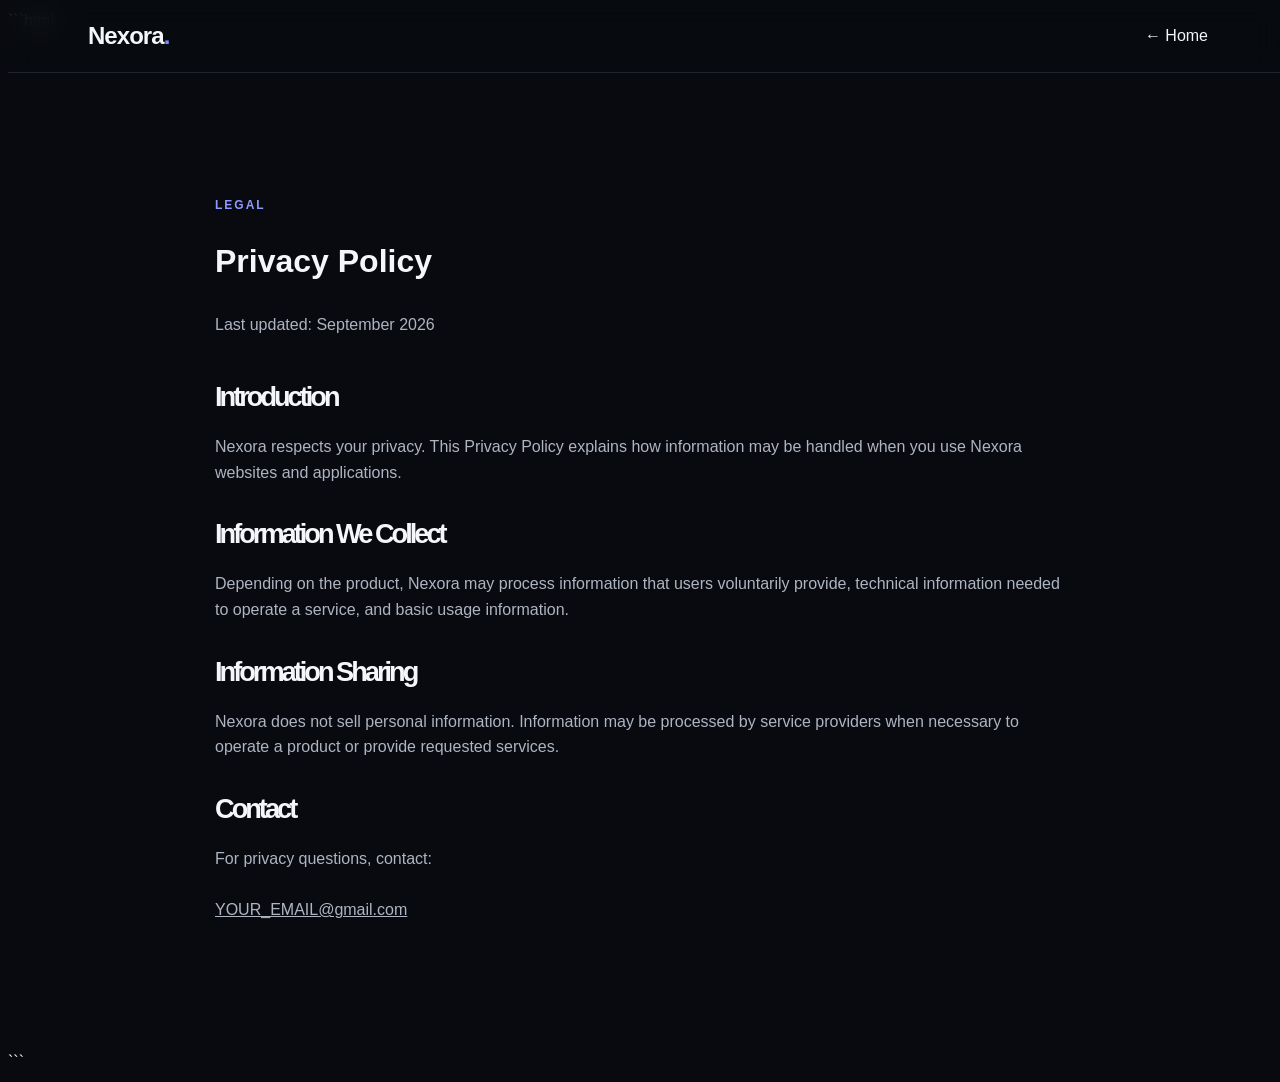
==== privacy.html @ a701dc34 "Add privacy policy page This file contains the privacy policy for Nexora, detailing information coll" ====
```html
<!DOCTYPE html>
<html lang="en">

<head>

<meta charset="UTF-8">

<meta
  name="viewport"
  content="width=device-width, initial-scale=1.0"
>

<title>Privacy Policy — Nexora</title>

<link rel="stylesheet" href="style.css">

</head>

<body>

<header class="header">

<nav class="nav container">

<a href="index.html" class="logo">
Nexora<span>.</span>
</a>

<a href="index.html">
← Home
</a>

</nav>

</header>


<main class="section" style="padding-top:150px">

<div
class="container"
style="max-width:850px"
>

<p class="eyebrow">
LEGAL
</p>

<h1>
Privacy Policy
</h1>

<p style="color:#aeb5c2;margin-top:25px">
Last updated: September 2026
</p>


<h2 style="font-size:1.7rem;margin-top:45px">
Introduction
</h2>

<p style="color:#aeb5c2;margin-top:12px">

Nexora respects your privacy.

This Privacy Policy explains how information
may be handled when you use Nexora websites
and applications.

</p>


<h2 style="font-size:1.7rem;margin-top:35px">
Information We Collect
</h2>

<p style="color:#aeb5c2;margin-top:12px">

Depending on the product, Nexora may process
information that users voluntarily provide,
technical information needed to operate a
service, and basic usage information.

</p>


<h2 style="font-size:1.7rem;margin-top:35px">
Information Sharing
</h2>

<p style="color:#aeb5c2;margin-top:12px">

Nexora does not sell personal information.

Information may be processed by service
providers when necessary to operate a product
or provide requested services.

</p>


<h2 style="font-size:1.7rem;margin-top:35px">
Contact
</h2>

<p style="color:#aeb5c2;margin-top:12px">

For privacy questions, contact:

<br><br>

<a
href="mailto:YOUR_EMAIL@gmail.com"
style="text-decoration:underline"
>
YOUR_EMAIL@gmail.com
</a>

</p>

</div>

</main>

</body>
</html>
```
---- style.css ----
```css
* {
  box-sizing: border-box;
  margin: 0;
  padding: 0;
}

html {
  scroll-behavior: smooth;
}

body {
  font-family: Arial, Helvetica, sans-serif;
  background: #080a0f;
  color: #f4f6fa;
  line-height: 1.6;
}

a {
  color: inherit;
  text-decoration: none;
}

.container {
  width: min(1120px, 92%);
  margin: auto;
}


/* HEADER */

.header {
  position: fixed;
  top: 0;
  width: 100%;
  z-index: 100;
  background: rgba(8, 10, 15, 0.8);
  backdrop-filter: blur(14px);
  border-bottom: 1px solid #20242d;
}

.nav {
  height: 72px;
  display: flex;
  align-items: center;
  justify-content: space-between;
}

.logo {
  font-size: 1.5rem;
  font-weight: 800;
  letter-spacing: -0.04em;
}

.logo span {
  color: #7c8cff;
}

.nav-links {
  display: flex;
  gap: 30px;
  color: #b8bec9;
}

.nav-links a:hover {
  color: white;
}

.menu-btn {
  display: none;
  border: none;
  background: none;
  color: white;
  font-size: 25px;
}


/* HERO */

.hero {
  min-height: 760px;
  display: flex;
  align-items: center;
  padding: 130px 0 80px;

  background:
    radial-gradient(
      circle at 80% 35%,
      #17204a,
      transparent 34%
    );
}

.hero-grid {
  display: grid;
  grid-template-columns: 1.15fr 0.85fr;
  gap: 70px;
  align-items: center;
}

.eyebrow {
  color: #8e9aff;
  font-size: 12px;
  font-weight: 800;
  letter-spacing: 2px;
  margin-bottom: 18px;
}

.hero h1 {
  font-size: clamp(3rem, 7vw, 5.7rem);
  line-height: 0.98;
  letter-spacing: -5px;
}

.hero h1 span {
  color: #8793ff;
}

.hero-text {
  color: #aeb5c2;
  font-size: 18px;
  max-width: 620px;
  margin: 28px 0;
}

.buttons {
  display: flex;
  gap: 12px;
  flex-wrap: wrap;
}

.btn {
  display: inline-flex;
  padding: 13px 20px;
  border-radius: 10px;
  font-weight: 700;
  transition: 0.2s;
}

.btn:hover {
  transform: translateY(-2px);
}

.primary {
  background: #eef0ff;
  color: #080a0f;
}

.secondary {
  border: 1px solid #333947;
}


/* HERO CARD */

.hero-card {
  height: 420px;
  border: 1px solid #2b3040;
  border-radius: 26px;

  background:
    linear-gradient(
      145deg,
      #111521,
      #090b10
    );

  position: relative;
  overflow: hidden;

  display: flex;
  align-items: flex-end;

  padding: 34px;
}

.orb {
  position: absolute;

  width: 290px;
  height: 290px;

  border-radius: 50%;

  background:
    radial-gradient(
      circle,
      #a7b0ff,
      #5260d5 30%,
      #151b50 65%,
      transparent 70%
    );

  top: 50px;
  right: -30px;

  opacity: 0.8;
}

.hero-card-content {
  position: relative;
}

.status {
  color: #aab3ff;
  font-size: 13px;
}

.hero-card h2 {
  font-size: 32px;
  margin: 10px 0;
}

.hero-card p {
  color: #9da5b3;
}


/* SECTIONS */

.section {
  padding: 110px 0;
}

.dark {
  background: #0d1017;
  border-top: 1px solid #1e232c;
  border-bottom: 1px solid #1e232c;
}

.split {
  display: grid;
  grid-template-columns: 1fr 1fr;
  gap: 80px;
}

.section h2 {
  font-size: clamp(2.3rem, 5vw, 4rem);
  line-height: 1.05;
  letter-spacing: -3px;
}

.about-text p {
  color: #aeb5c2;
  font-size: 17px;
  margin-bottom: 18px;
}


/* PROJECTS */

.section-heading {
  display: flex;
  justify-content: space-between;
  align-items: end;
  gap: 30px;
  margin-bottom: 40px;
}

.section-heading > p {
  max-width: 360px;
  color: #9da5b3;
}

.projects {
  display: grid;
  grid-template-columns: 1fr 1fr;
  gap: 18px;
}

.project {
  display: flex;
  gap: 22px;

  padding: 28px;

  border: 1px solid #292e39;
  border-radius: 18px;

  background: #11151d;
}

.project-icon {
  min-width: 54px;
  height: 54px;

  border-radius: 14px;

  background: #20264a;
  color: #b9c0ff;

  display: grid;
  place-items: center;

  font-size: 20px;
  font-weight: 900;
}

.tag {
  color: #8f9aff;
  font-size: 11px;
  font-weight: 800;
  letter-spacing: 2px;
}

.project h3 {
  margin: 7px 0;
  font-size: 20px;
}

.project p,
.note {
  color: #929aa8;
}

.note {
  margin-top: 22px;
  font-size: 14px;
}


/* FEATURES */

.features {
  display: grid;
  grid-template-columns: repeat(3, 1fr);
  gap: 20px;
}

.features > div {
  padding: 28px;
  border-top: 1px solid #303541;
}

.features strong {
  color: #818cff;
}

.features h3 {
  margin: 12px 0 6px;
  font-size: 22px;
}

.features p {
  color: #949ca9;
}


/* CONTACT */

.contact {
  padding-top: 40px;
}

.contact-box {
  border: 1px solid #2a2f3b;
  border-radius: 22px;
  padding: 50px;

  display: flex;
  justify-content: space-between;
  align-items: center;
  gap: 30px;

  background: #0d1017;
}

.contact-box h2 {
  font-size: 40px;
}

.contact-box p:not(.eyebrow) {
  color: #9da5b3;
  margin-top: 12px;
}


/* FOOTER */

footer {
  border-top: 1px solid #20242d;
  padding: 45px 0;
  color: #8e96a4;
}

.footer {
  display: grid;
  grid-template-columns: 1fr auto auto;
  gap: 35px;
  align-items: center;
}

.footer p {
  font-size: 14px;
}

.footer-links {
  display: flex;
  gap: 20px;
  font-size: 14px;
}


/* MOBILE */

@media (max-width: 800px) {

  .nav-links {
    display: none;
  }

  .menu-btn {
    display: block;
  }

  .nav.open .nav-links {
    display: flex;

    position: absolute;

    top: 72px;
    left: 0;

    width: 100%;

    padding: 20px;

    background: #090b10;

    flex-direction: column;

    border-bottom: 1px solid #242934;
  }

  .hero {
    min-height: auto;
    padding-top: 145px;
  }

  .hero-grid,
  .split,
  .projects,
  .features,
  .footer {
    grid-template-columns: 1fr;
  }

  .hero h1 {
    letter-spacing: -3px;
  }

  .hero-card {
    height: 320px;
  }

  .section-heading {
    display: block;
  }

  .section-heading > p {
    margin-top: 15px;
  }

  .contact-box {
    display: block;
  }

  .contact-box .btn {
    margin-top: 25px;
  }

  .footer-links {
    flex-wrap: wrap;
  }

}
```
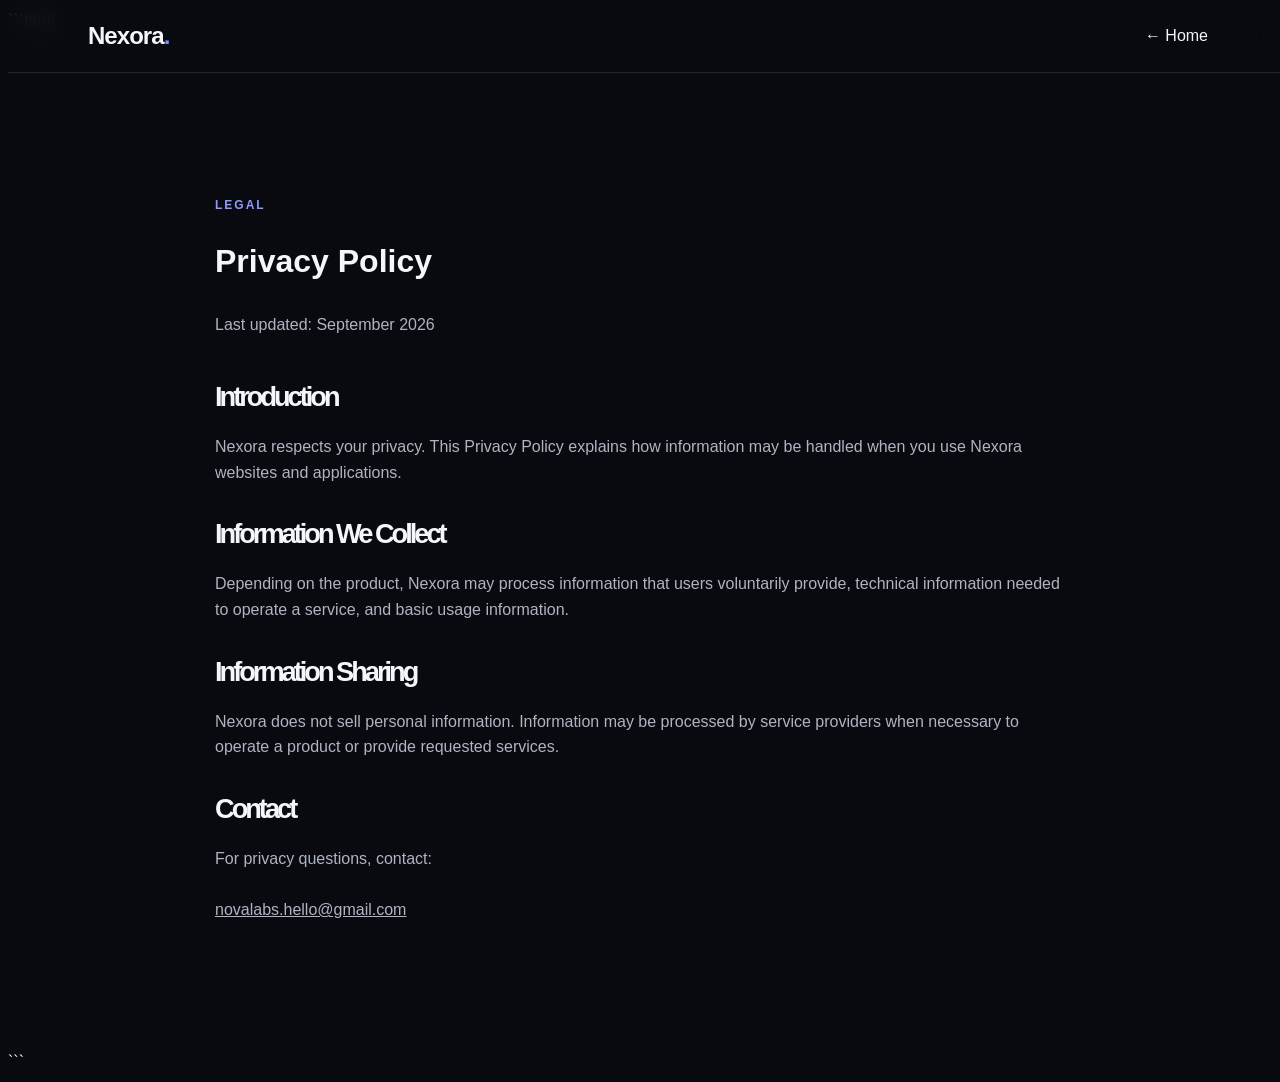
==== commit 02c4c078: "Update email address in privacy.html" ====
--- a/privacy.html
+++ b/privacy.html
@@ -111,10 +111,10 @@
 <br><br>
 
 <a
-href="mailto:YOUR_EMAIL@gmail.com"
+href="mailto:novalabs.hello@gmail.com"
 style="text-decoration:underline"
 >
-YOUR_EMAIL@gmail.com
+novalabs.hello@gmail.com
 </a>
 
 </p>
